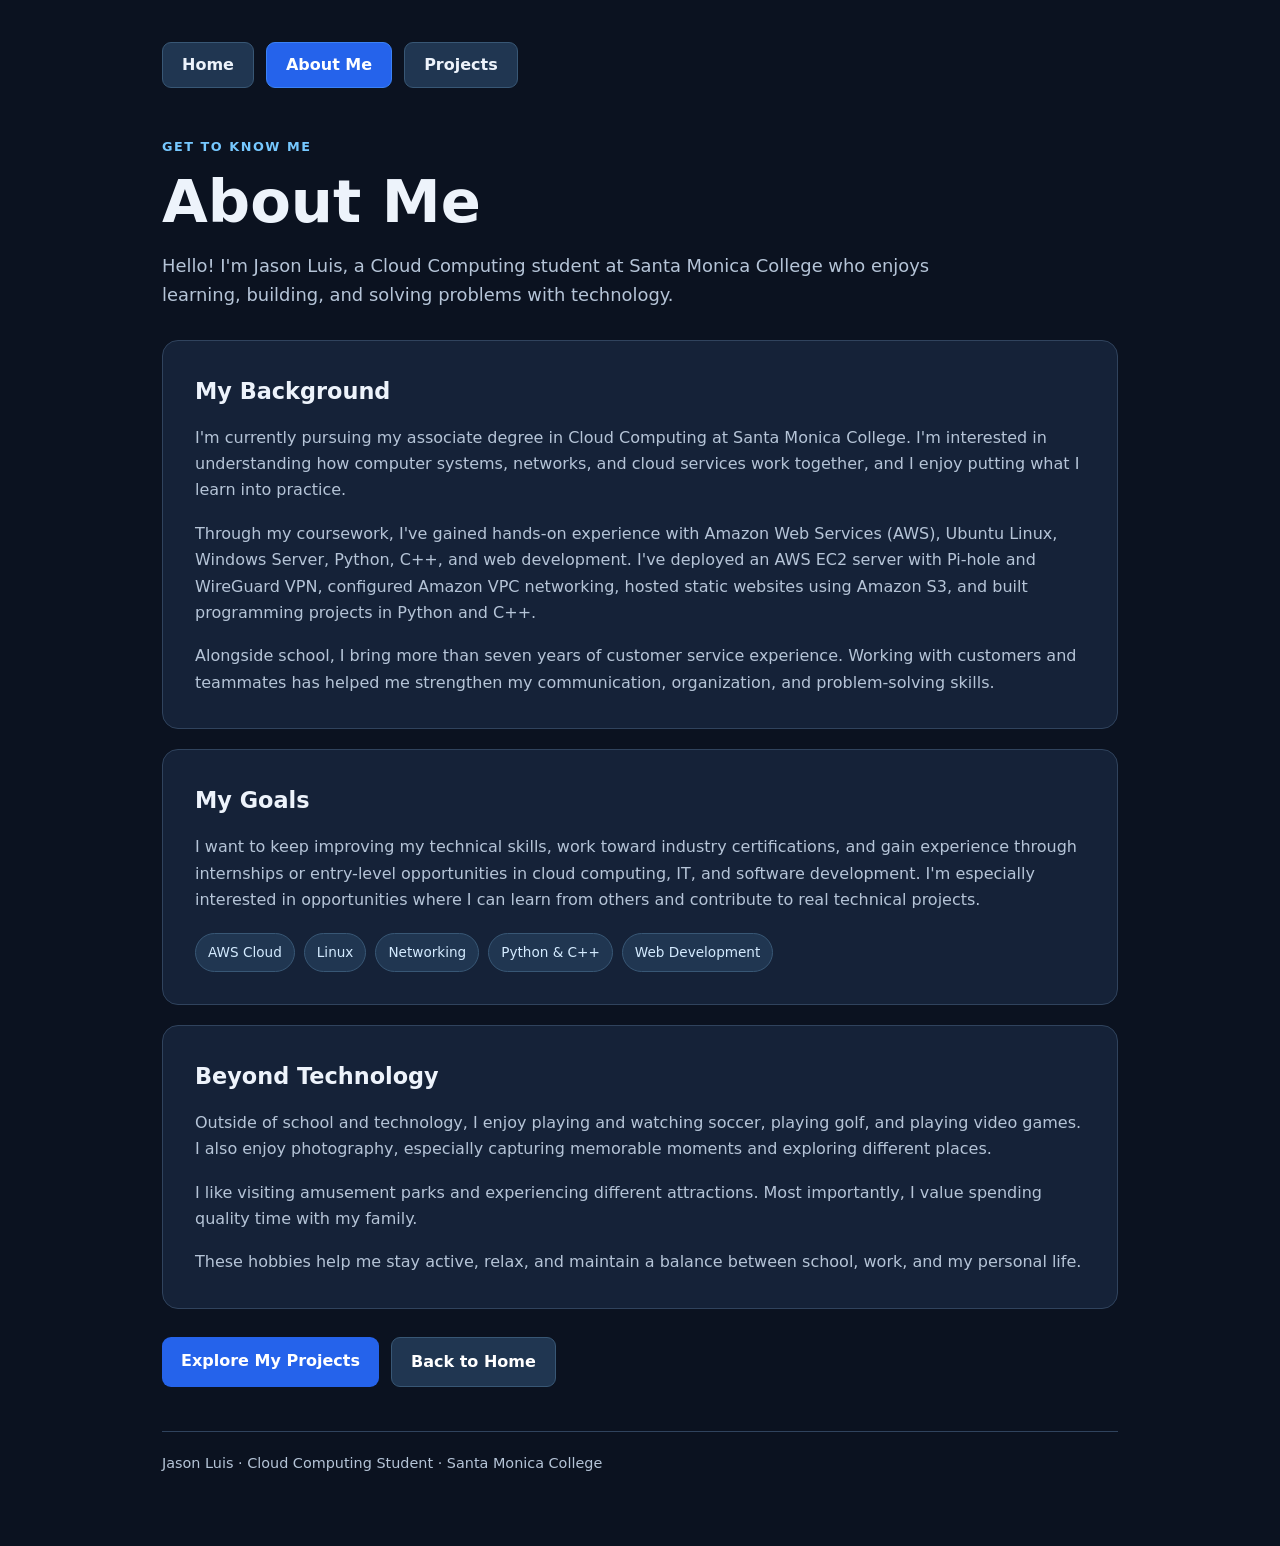
==== about.html @ 9a7b504f "Add files via upload" ====
<!doctype html>
<html lang="en">
<head>
  <meta charset="utf-8">
  <meta name="viewport" content="width=device-width, initial-scale=1">
  <meta name="description" content="About Jason Luis, a cloud computing student at Santa Monica College with hands-on AWS, Linux, networking, and programming projects.">
  <title>About Me | Jason Luis</title>
  <style>
    :root{color-scheme:dark;--bg:#0b1220;--card:#152238;--text:#edf3fb;--muted:#b5c4d7;--accent:#76c8ff;--border:#30435d}
    *{box-sizing:border-box}html{scroll-behavior:smooth}body{margin:0;font:16px/1.65 system-ui,-apple-system,Segoe UI,sans-serif;background:var(--bg);color:var(--text)}
    .wrap{max-width:1000px;margin:auto;padding:42px 22px 70px}a{color:var(--accent)}
    nav{display:flex;gap:12px;flex-wrap:wrap;margin-bottom:48px}nav a{display:inline-block;padding:9px 19px;text-decoration:none;font-weight:650;background:#203651;border:1px solid #385775;border-radius:9px;color:var(--text)}nav a:hover,nav a:focus-visible{background:#2d4b70;outline-offset:3px}nav a[aria-current="page"]{background:#2563eb;border-color:#3b82f6;color:#fff}
    .eyebrow{color:var(--accent);font-weight:700;letter-spacing:.12em;text-transform:uppercase;font-size:.8rem}
    h1{font-size:clamp(2.2rem,5vw,3.7rem);line-height:1.15;margin:10px 0 15px}h2{font-size:1.4rem;margin:0 0 15px}p{margin:0 0 17px}p:last-child{margin-bottom:0}
    .intro{max-width:790px;color:var(--muted);font-size:1.12rem;margin-bottom:30px}.card{background:var(--card);border:1px solid var(--border);border-radius:16px;padding:clamp(20px,4vw,32px);margin:20px 0}.card p{color:var(--muted)}
    .tags{display:flex;flex-wrap:wrap;gap:9px;margin-top:20px}.tag{font-size:.85rem;background:#203651;color:#d4ebff;border:1px solid #385775;padding:7px 12px;border-radius:999px}
    .actions{display:flex;flex-wrap:wrap;gap:12px;margin:28px 0 6px}.action{display:inline-block;background:#2563eb;color:#fff;padding:11px 19px;border-radius:9px;font-weight:700;text-decoration:none}.action.secondary{background:#203651;border:1px solid #385775}.action:hover{filter:brightness(1.15)}
    footer{margin-top:44px;padding-top:20px;border-top:1px solid var(--border);color:var(--muted);font-size:.9rem}
  </style>
</head>
<body>
<main class="wrap">
  <nav aria-label="Main navigation">
    <a href="index.html">Home</a>
    <a href="about.html" aria-current="page">About Me</a>
    <a href="projects.html">Projects</a>
  </nav>
  <div class="eyebrow">Get to know me</div>
  <h1>About Me</h1>
  <p class="intro">Hello! I'm Jason Luis, a Cloud Computing student at Santa Monica College who enjoys learning, building, and solving problems with technology.</p>
  <section class="card" aria-labelledby="background-title">
    <h2 id="background-title">My Background</h2>
    <p>I'm currently pursuing my associate degree in Cloud Computing at Santa Monica College. I'm interested in understanding how computer systems, networks, and cloud services work together, and I enjoy putting what I learn into practice.</p>
    <p>Through my coursework, I've gained hands-on experience with Amazon Web Services (AWS), Ubuntu Linux, Windows Server, Python, C++, and web development. I've deployed an AWS EC2 server with Pi-hole and WireGuard VPN, configured Amazon VPC networking, hosted static websites using Amazon S3, and built programming projects in Python and C++.</p>
    <p>Alongside school, I bring more than seven years of customer service experience. Working with customers and teammates has helped me strengthen my communication, organization, and problem-solving skills.</p>
  </section>
  <section class="card" aria-labelledby="goals-title">
    <h2 id="goals-title">My Goals</h2>
    <p>I want to keep improving my technical skills, work toward industry certifications, and gain experience through internships or entry-level opportunities in cloud computing, IT, and software development. I'm especially interested in opportunities where I can learn from others and contribute to real technical projects.</p>
    <div class="tags" aria-label="Technical interests"><span class="tag">AWS Cloud</span><span class="tag">Linux</span><span class="tag">Networking</span><span class="tag">Python &amp; C++</span><span class="tag">Web Development</span></div>
  </section>
  <section class="card" aria-labelledby="hobbies-title">
    <h2 id="hobbies-title">Beyond Technology</h2>
    <p>Outside of school and technology, I enjoy playing and watching soccer, playing golf, and playing video games. I also enjoy photography, especially capturing memorable moments and exploring different places.</p>
    <p>I like visiting amusement parks and experiencing different attractions. Most importantly, I value spending quality time with my family.</p>
    <p>These hobbies help me stay active, relax, and maintain a balance between school, work, and my personal life.</p>
  </section>
  <div class="actions"><a class="action" href="projects.html">Explore My Projects</a><a class="action secondary" href="index.html">Back to Home</a></div>
  <footer>Jason Luis · Cloud Computing Student · Santa Monica College</footer>
</main>
</body>
</html>
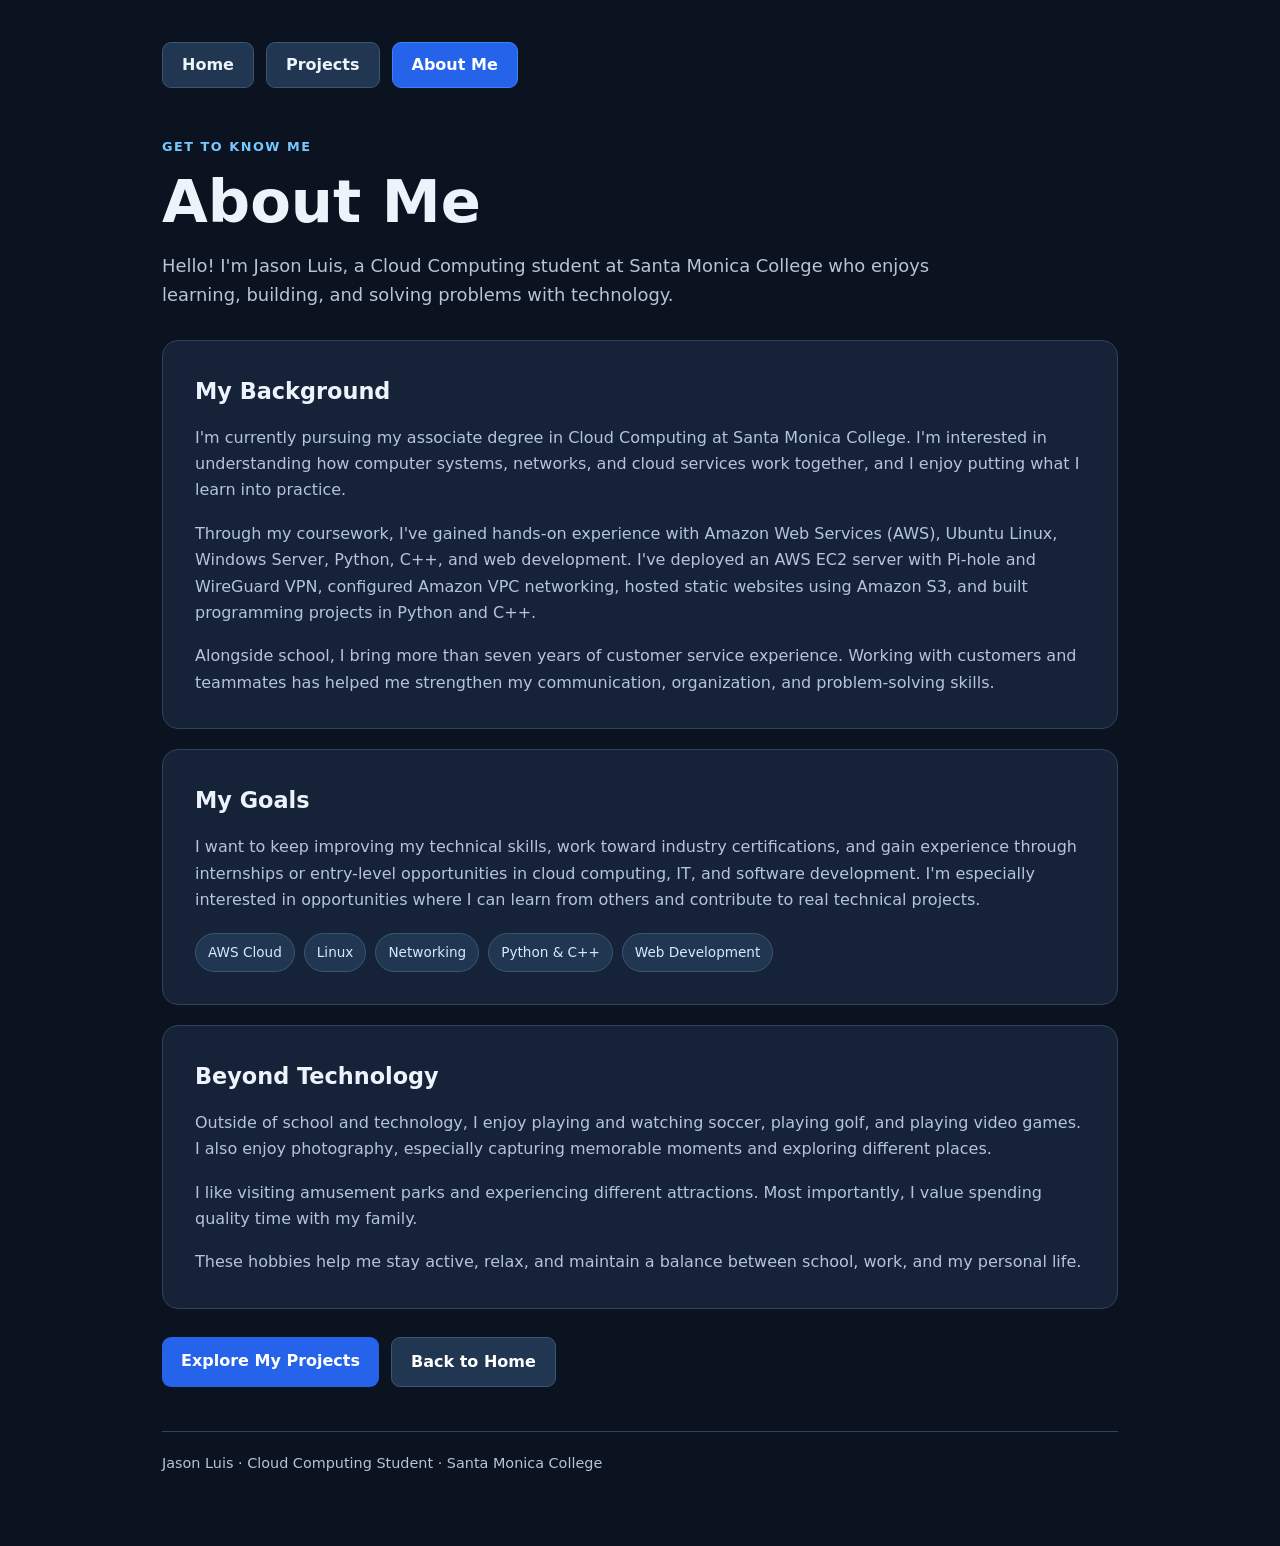
==== commit bc9b53ad: "Fix About Me link in navigation" ====
--- a/about.html
+++ b/about.html
@@ -22,8 +22,8 @@
 <main class="wrap">
   <nav aria-label="Main navigation">
     <a href="index.html">Home</a>
+    <a href="projects.html">Projects</a>
     <a href="about.html" aria-current="page">About Me</a>
-    <a href="projects.html">Projects</a>
   </nav>
   <div class="eyebrow">Get to know me</div>
   <h1>About Me</h1>
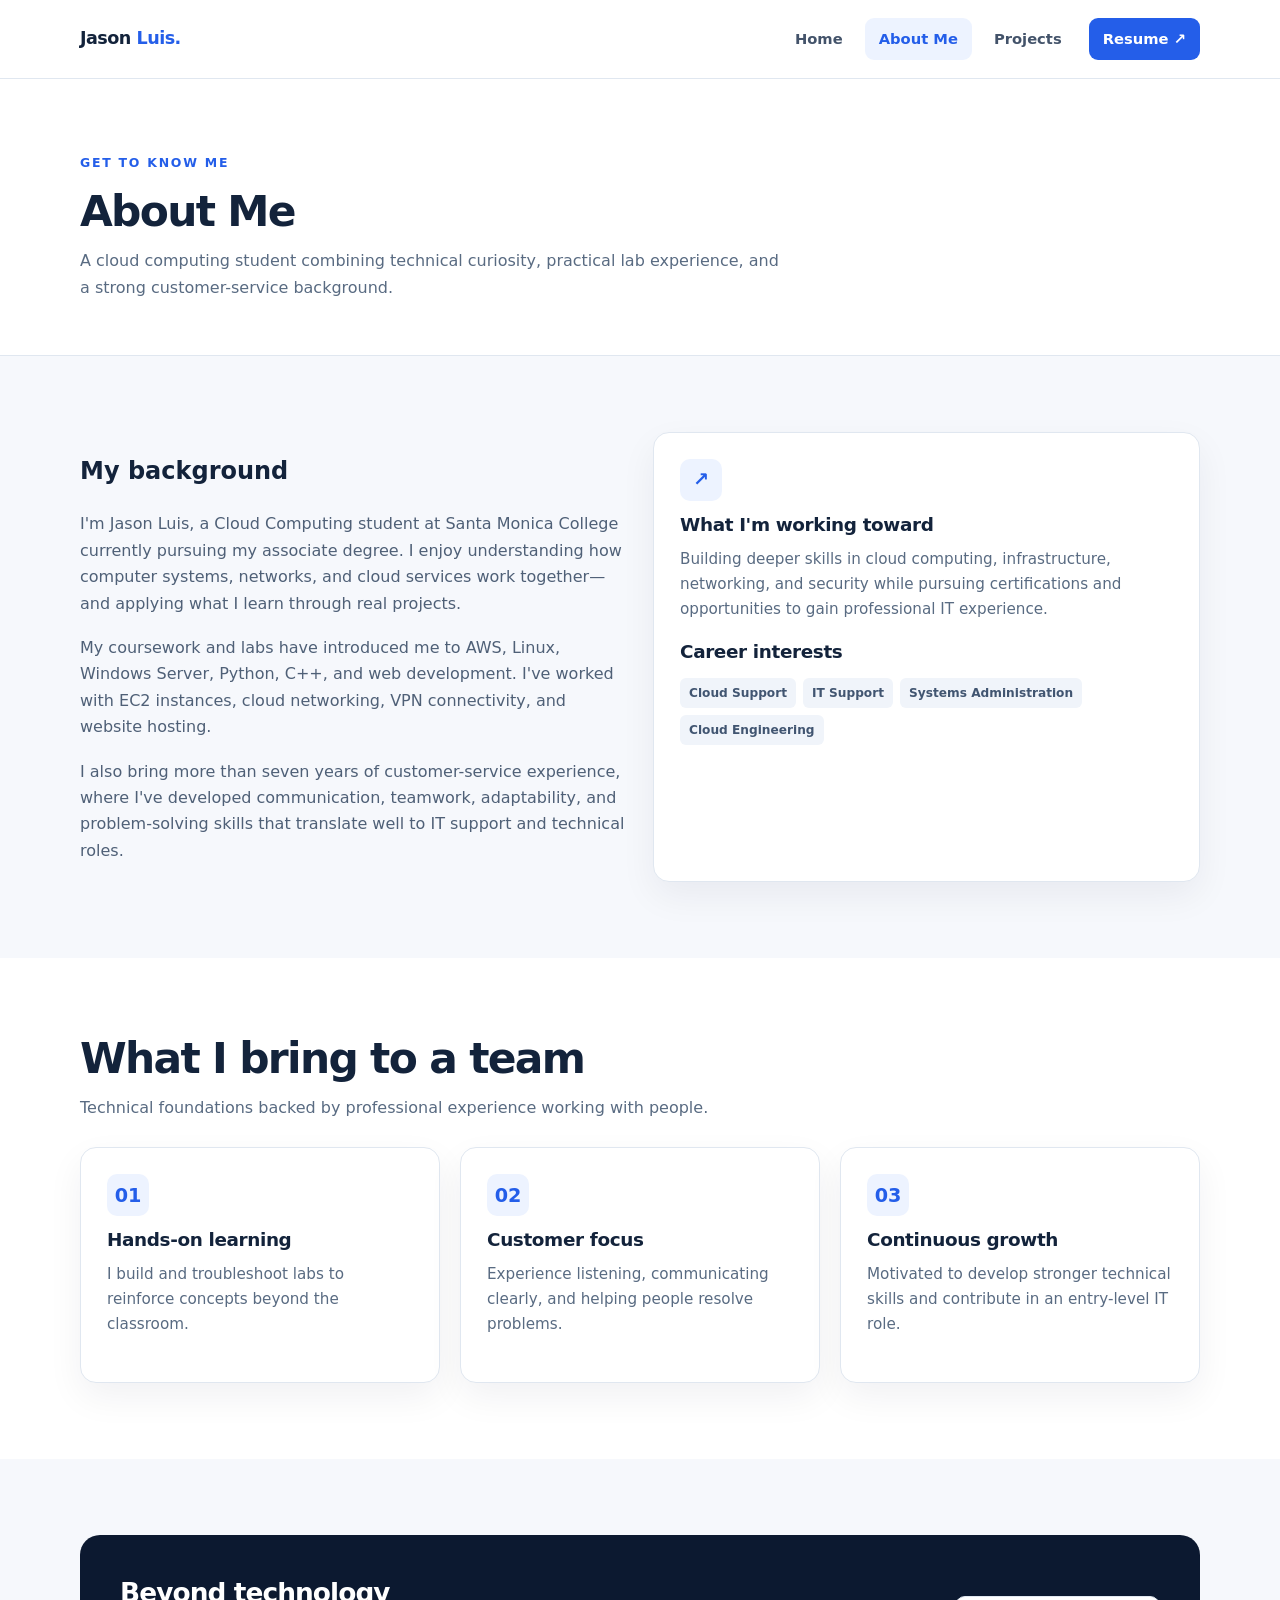
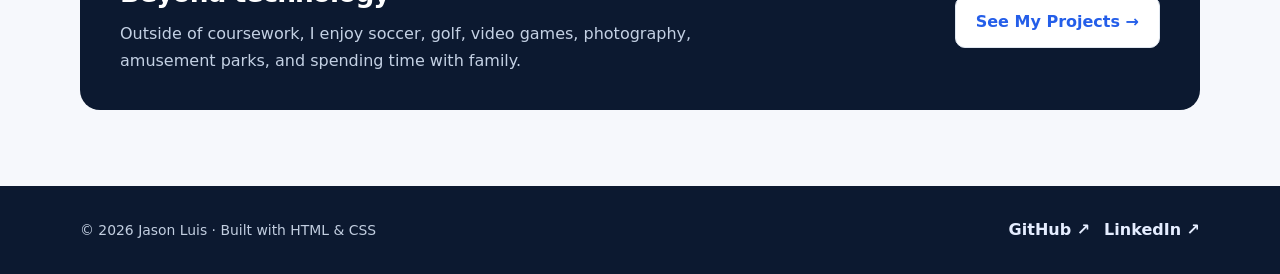
==== commit 550aab0d: "Add files via upload" ====
--- a/about.html
+++ b/about.html
@@ -1,52 +1 @@
-<!doctype html>
-<html lang="en">
-<head>
-  <meta charset="utf-8">
-  <meta name="viewport" content="width=device-width, initial-scale=1">
-  <meta name="description" content="About Jason Luis, a cloud computing student at Santa Monica College with hands-on AWS, Linux, networking, and programming projects.">
-  <title>About Me | Jason Luis</title>
-  <style>
-    :root{color-scheme:dark;--bg:#0b1220;--card:#152238;--text:#edf3fb;--muted:#b5c4d7;--accent:#76c8ff;--border:#30435d}
-    *{box-sizing:border-box}html{scroll-behavior:smooth}body{margin:0;font:16px/1.65 system-ui,-apple-system,Segoe UI,sans-serif;background:var(--bg);color:var(--text)}
-    .wrap{max-width:1000px;margin:auto;padding:42px 22px 70px}a{color:var(--accent)}
-    nav{display:flex;gap:12px;flex-wrap:wrap;margin-bottom:48px}nav a{display:inline-block;padding:9px 19px;text-decoration:none;font-weight:650;background:#203651;border:1px solid #385775;border-radius:9px;color:var(--text)}nav a:hover,nav a:focus-visible{background:#2d4b70;outline-offset:3px}nav a[aria-current="page"]{background:#2563eb;border-color:#3b82f6;color:#fff}
-    .eyebrow{color:var(--accent);font-weight:700;letter-spacing:.12em;text-transform:uppercase;font-size:.8rem}
-    h1{font-size:clamp(2.2rem,5vw,3.7rem);line-height:1.15;margin:10px 0 15px}h2{font-size:1.4rem;margin:0 0 15px}p{margin:0 0 17px}p:last-child{margin-bottom:0}
-    .intro{max-width:790px;color:var(--muted);font-size:1.12rem;margin-bottom:30px}.card{background:var(--card);border:1px solid var(--border);border-radius:16px;padding:clamp(20px,4vw,32px);margin:20px 0}.card p{color:var(--muted)}
-    .tags{display:flex;flex-wrap:wrap;gap:9px;margin-top:20px}.tag{font-size:.85rem;background:#203651;color:#d4ebff;border:1px solid #385775;padding:7px 12px;border-radius:999px}
-    .actions{display:flex;flex-wrap:wrap;gap:12px;margin:28px 0 6px}.action{display:inline-block;background:#2563eb;color:#fff;padding:11px 19px;border-radius:9px;font-weight:700;text-decoration:none}.action.secondary{background:#203651;border:1px solid #385775}.action:hover{filter:brightness(1.15)}
-    footer{margin-top:44px;padding-top:20px;border-top:1px solid var(--border);color:var(--muted);font-size:.9rem}
-  </style>
-</head>
-<body>
-<main class="wrap">
-  <nav aria-label="Main navigation">
-    <a href="index.html">Home</a>
-    <a href="projects.html">Projects</a>
-    <a href="about.html" aria-current="page">About Me</a>
-  </nav>
-  <div class="eyebrow">Get to know me</div>
-  <h1>About Me</h1>
-  <p class="intro">Hello! I'm Jason Luis, a Cloud Computing student at Santa Monica College who enjoys learning, building, and solving problems with technology.</p>
-  <section class="card" aria-labelledby="background-title">
-    <h2 id="background-title">My Background</h2>
-    <p>I'm currently pursuing my associate degree in Cloud Computing at Santa Monica College. I'm interested in understanding how computer systems, networks, and cloud services work together, and I enjoy putting what I learn into practice.</p>
-    <p>Through my coursework, I've gained hands-on experience with Amazon Web Services (AWS), Ubuntu Linux, Windows Server, Python, C++, and web development. I've deployed an AWS EC2 server with Pi-hole and WireGuard VPN, configured Amazon VPC networking, hosted static websites using Amazon S3, and built programming projects in Python and C++.</p>
-    <p>Alongside school, I bring more than seven years of customer service experience. Working with customers and teammates has helped me strengthen my communication, organization, and problem-solving skills.</p>
-  </section>
-  <section class="card" aria-labelledby="goals-title">
-    <h2 id="goals-title">My Goals</h2>
-    <p>I want to keep improving my technical skills, work toward industry certifications, and gain experience through internships or entry-level opportunities in cloud computing, IT, and software development. I'm especially interested in opportunities where I can learn from others and contribute to real technical projects.</p>
-    <div class="tags" aria-label="Technical interests"><span class="tag">AWS Cloud</span><span class="tag">Linux</span><span class="tag">Networking</span><span class="tag">Python &amp; C++</span><span class="tag">Web Development</span></div>
-  </section>
-  <section class="card" aria-labelledby="hobbies-title">
-    <h2 id="hobbies-title">Beyond Technology</h2>
-    <p>Outside of school and technology, I enjoy playing and watching soccer, playing golf, and playing video games. I also enjoy photography, especially capturing memorable moments and exploring different places.</p>
-    <p>I like visiting amusement parks and experiencing different attractions. Most importantly, I value spending quality time with my family.</p>
-    <p>These hobbies help me stay active, relax, and maintain a balance between school, work, and my personal life.</p>
-  </section>
-  <div class="actions"><a class="action" href="projects.html">Explore My Projects</a><a class="action secondary" href="index.html">Back to Home</a></div>
-  <footer>Jason Luis · Cloud Computing Student · Santa Monica College</footer>
-</main>
-</body>
-</html>
+<!doctype html><html lang="en"><head><meta charset="utf-8"><meta name="viewport" content="width=device-width,initial-scale=1"><meta name="description" content="Learn about Jason Luis, a Santa Monica College Cloud Computing student interested in cloud infrastructure and IT."><title>About Me | Jason Luis</title><link rel="stylesheet" href="style.css"></head><body><a class="skip-link" href="#main">Skip to content</a><header class="site-header"><div class="container header-inner"><a class="brand" href="index.html">Jason <span>Luis.</span></a><nav class="nav" aria-label="Main navigation"><a href="index.html">Home</a><a href="about.html" aria-current="page">About Me</a><a href="projects.html">Projects</a><a class="resume-nav" href="Jason_Luis_Resume_2026.pdf" target="_blank" rel="noopener noreferrer">Resume ↗</a></nav></div></header><main id="main"><section class="page-hero"><div class="container"><span class="eyebrow">Get to know me</span><h1 class="page-title">About Me</h1><p class="lead">A cloud computing student combining technical curiosity, practical lab experience, and a strong customer-service background.</p></div></section><section class="section"><div class="container feature"><div class="prose"><h2>My background</h2><p>I'm Jason Luis, a Cloud Computing student at Santa Monica College currently pursuing my associate degree. I enjoy understanding how computer systems, networks, and cloud services work together—and applying what I learn through real projects.</p><p>My coursework and labs have introduced me to AWS, Linux, Windows Server, Python, C++, and web development. I've worked with EC2 instances, cloud networking, VPN connectivity, and website hosting.</p><p>I also bring more than seven years of customer-service experience, where I've developed communication, teamwork, adaptability, and problem-solving skills that translate well to IT support and technical roles.</p></div><div class="card"><span class="icon-box">↗</span><h3>What I'm working toward</h3><p>Building deeper skills in cloud computing, infrastructure, networking, and security while pursuing certifications and opportunities to gain professional IT experience.</p><h3>Career interests</h3><div class="tags"><span class="tag">Cloud Support</span><span class="tag">IT Support</span><span class="tag">Systems Administration</span><span class="tag">Cloud Engineering</span></div></div></div></section><section class="section section-alt"><div class="container"><div class="section-heading"><div><h2>What I bring to a team</h2><p>Technical foundations backed by professional experience working with people.</p></div></div><div class="grid-3"><div class="card"><span class="icon-box">01</span><h3>Hands-on learning</h3><p>I build and troubleshoot labs to reinforce concepts beyond the classroom.</p></div><div class="card"><span class="icon-box">02</span><h3>Customer focus</h3><p>Experience listening, communicating clearly, and helping people resolve problems.</p></div><div class="card"><span class="icon-box">03</span><h3>Continuous growth</h3><p>Motivated to develop stronger technical skills and contribute in an entry-level IT role.</p></div></div></div></section><section class="section"><div class="container"><div class="callout"><div><h2>Beyond technology</h2><p>Outside of coursework, I enjoy soccer, golf, video games, photography, amusement parks, and spending time with family.</p></div><a class="btn btn-light" href="projects.html">See My Projects →</a></div></div></section></main><footer class="site-footer"><div class="container footer-inner"><span class="small">© <span id="year">2026</span> Jason Luis · Built with HTML & CSS</span><div class="social-links"><a href="https://github.com/Jasonl00" target="_blank" rel="noopener noreferrer">GitHub ↗</a><a href="https://www.linkedin.com/in/jason-luis-2b6494253" target="_blank" rel="noopener noreferrer">LinkedIn ↗</a></div></div></footer><script>document.getElementById('year').textContent=new Date().getFullYear()</script></body></html>
--- a/style.css
+++ b/style.css
@@ -0,0 +1 @@
+:root{--bg:#f6f8fc;--surface:#fff;--ink:#13233b;--muted:#596b82;--navy:#0c1930;--blue:#245ee9;--line:#e0e7f0;--pale:#edf3ff;--radius:16px;--shadow:0 14px 36px rgba(12,25,48,.06)}*{box-sizing:border-box}html{scroll-behavior:smooth}body{margin:0;background:var(--bg);color:var(--ink);font:16px/1.65 system-ui,-apple-system,Segoe UI,Roboto,Arial,sans-serif}a{color:var(--blue)}a:hover{text-decoration:none}.container{width:min(1120px,calc(100% - 40px));margin:auto}.site-header{background:rgba(255,255,255,.96);border-bottom:1px solid var(--line);position:sticky;top:0;z-index:10;backdrop-filter:blur(12px)}.header-inner{min-height:78px;display:flex;align-items:center;justify-content:space-between;gap:22px}.brand{text-decoration:none;color:var(--ink);font-size:1.1rem;font-weight:800;letter-spacing:-.03em}.brand span{color:var(--blue)}.nav{display:flex;gap:8px;align-items:center;flex-wrap:wrap}.nav a{padding:9px 14px;border-radius:9px;color:#43536a;text-decoration:none;font-weight:650;font-size:.92rem}.nav a:hover,.nav a[aria-current=page]{background:var(--pale);color:var(--blue)}.nav .resume-nav{background:var(--blue);color:white;margin-left:5px}.nav .resume-nav:hover{background:#174bc6;color:#fff}.hero{background:linear-gradient(115deg,#0c1930,#172e54);color:#fff;padding:90px 0 86px}.hero-grid{display:grid;grid-template-columns:1.45fr .75fr;gap:50px;align-items:center}.eyebrow{display:inline-block;color:#8fb4ff;font-weight:800;letter-spacing:.14em;text-transform:uppercase;font-size:.78rem}.hero h1{font-size:clamp(2.7rem,5.5vw,4.7rem);letter-spacing:-.055em;line-height:1.08;margin:15px 0 20px}.hero p{color:#c9d7eb;font-size:1.1rem;max-width:680px;margin:0 0 28px}.actions{display:flex;gap:12px;flex-wrap:wrap}.btn{display:inline-flex;align-items:center;justify-content:center;gap:8px;padding:12px 20px;border-radius:10px;font-weight:750;text-decoration:none;border:1px solid transparent;transition:transform .2s,background .2s}.btn:hover{transform:translateY(-2px)}.btn-primary{background:var(--blue);color:#fff}.btn-primary:hover{background:#174bc6}.btn-outline{color:#fff;border-color:#7285a4}.btn-outline:hover{background:#ffffff16}.btn-light{background:#fff;color:var(--blue);border-color:var(--line)}.profile-panel{background:#ffffff0d;border:1px solid #ffffff29;border-radius:20px;padding:26px;box-shadow:0 18px 60px #0002}.profile-panel h2{font-size:1.1rem;margin:0 0 14px}.profile-panel p{font-size:.92rem;margin:0 0 12px;color:#d2ddef}.profile-panel strong{color:white}.pill-row{display:flex;gap:8px;flex-wrap:wrap}.pill{font-size:.8rem;font-weight:750;border:1px solid #ffffff3b;background:#ffffff13;color:#e5edfa;padding:6px 10px;border-radius:99px}.section{padding:76px 0}.section-alt{background:#fff}.section-heading{display:flex;justify-content:space-between;align-items:end;gap:18px;margin-bottom:26px}.section-heading h2,.page-title{font-size:clamp(1.9rem,3.5vw,2.65rem);letter-spacing:-.04em;line-height:1.2;margin:0 0 10px}.section-heading p,.lead{color:var(--muted);max-width:710px;margin:0}.text-link{font-weight:750;text-decoration:none}.grid-3{display:grid;grid-template-columns:repeat(3,minmax(0,1fr));gap:20px}.grid-2{display:grid;grid-template-columns:repeat(2,minmax(0,1fr));gap:20px}.card{border:1px solid var(--line);background:var(--surface);border-radius:var(--radius);padding:26px;box-shadow:var(--shadow)}.card h3{font-size:1.15rem;line-height:1.3;margin:12px 0 10px;letter-spacing:-.02em}.card p{color:var(--muted);margin:0 0 18px;font-size:.95rem}.icon-box{display:inline-grid;place-items:center;background:var(--pale);color:var(--blue);border-radius:10px;width:42px;height:42px;font-size:1.2rem;font-weight:800}.tags{display:flex;flex-wrap:wrap;gap:7px;margin:14px 0}.tag{background:#f0f4fa;color:#415571;font-weight:700;font-size:.76rem;border-radius:6px;padding:5px 9px}.card-footer{border-top:1px solid var(--line);padding-top:15px;margin-top:18px;color:var(--blue);font-size:.88rem;font-weight:750}.callout{background:var(--navy);color:#fff;border-radius:20px;padding:36px 40px;display:flex;justify-content:space-between;align-items:center;gap:25px}.callout h2{font-size:1.65rem;letter-spacing:-.035em;margin:0 0 7px}.callout p{color:#c4d1e4;margin:0;max-width:640px}.callout .btn{white-space:nowrap}.page-hero{padding:70px 0 54px;background:#fff;border-bottom:1px solid var(--line)}.page-hero .eyebrow{color:var(--blue)}.page-title{margin-top:12px}.prose{max-width:780px}.prose p{color:#4f6077;margin:0 0 18px}.list-clean{padding-left:20px;color:#4f6077}.list-clean li{margin:9px 0}.project-card{display:flex;flex-direction:column}.project-card .card-footer{margin-top:auto}.project-number{font-size:.76rem;color:var(--blue);font-weight:850;letter-spacing:.13em;text-transform:uppercase}.feature{display:grid;grid-template-columns:1fr 1fr;gap:26px}.feature .card{height:100%}.social-links{display:flex;gap:14px;flex-wrap:wrap}.social-links a{font-weight:750}.site-footer{background:var(--navy);color:#c2cee0;padding:31px 0}.footer-inner{display:flex;justify-content:space-between;align-items:center;gap:20px;flex-wrap:wrap}.site-footer a{color:#e5edff;text-decoration:none}.site-footer a:hover{text-decoration:underline}.small{font-size:.87rem}.skip-link{position:absolute;left:-999px;top:8px;background:#fff;padding:10px;z-index:99}.skip-link:focus{left:8px}:focus-visible{outline:3px solid #76a3ff;outline-offset:3px}@media(max-width:800px){.hero-grid,.feature{grid-template-columns:1fr}.grid-3{grid-template-columns:1fr 1fr}.hero{padding:65px 0}.profile-panel{max-width:600px}.callout{align-items:flex-start;flex-direction:column}.header-inner{align-items:flex-start;flex-direction:column;padding:14px 0;gap:8px}.nav{gap:2px}.nav a{padding:8px 10px}}@media(max-width:560px){.container{width:min(100% - 28px,1120px)}.grid-3,.grid-2{grid-template-columns:1fr}.section{padding:52px 0}.section-heading{align-items:start;flex-direction:column}.hero h1{font-size:2.7rem}.card{padding:22px}.callout{padding:27px}.nav a{font-size:.83rem}.nav .resume-nav{margin-left:0}}
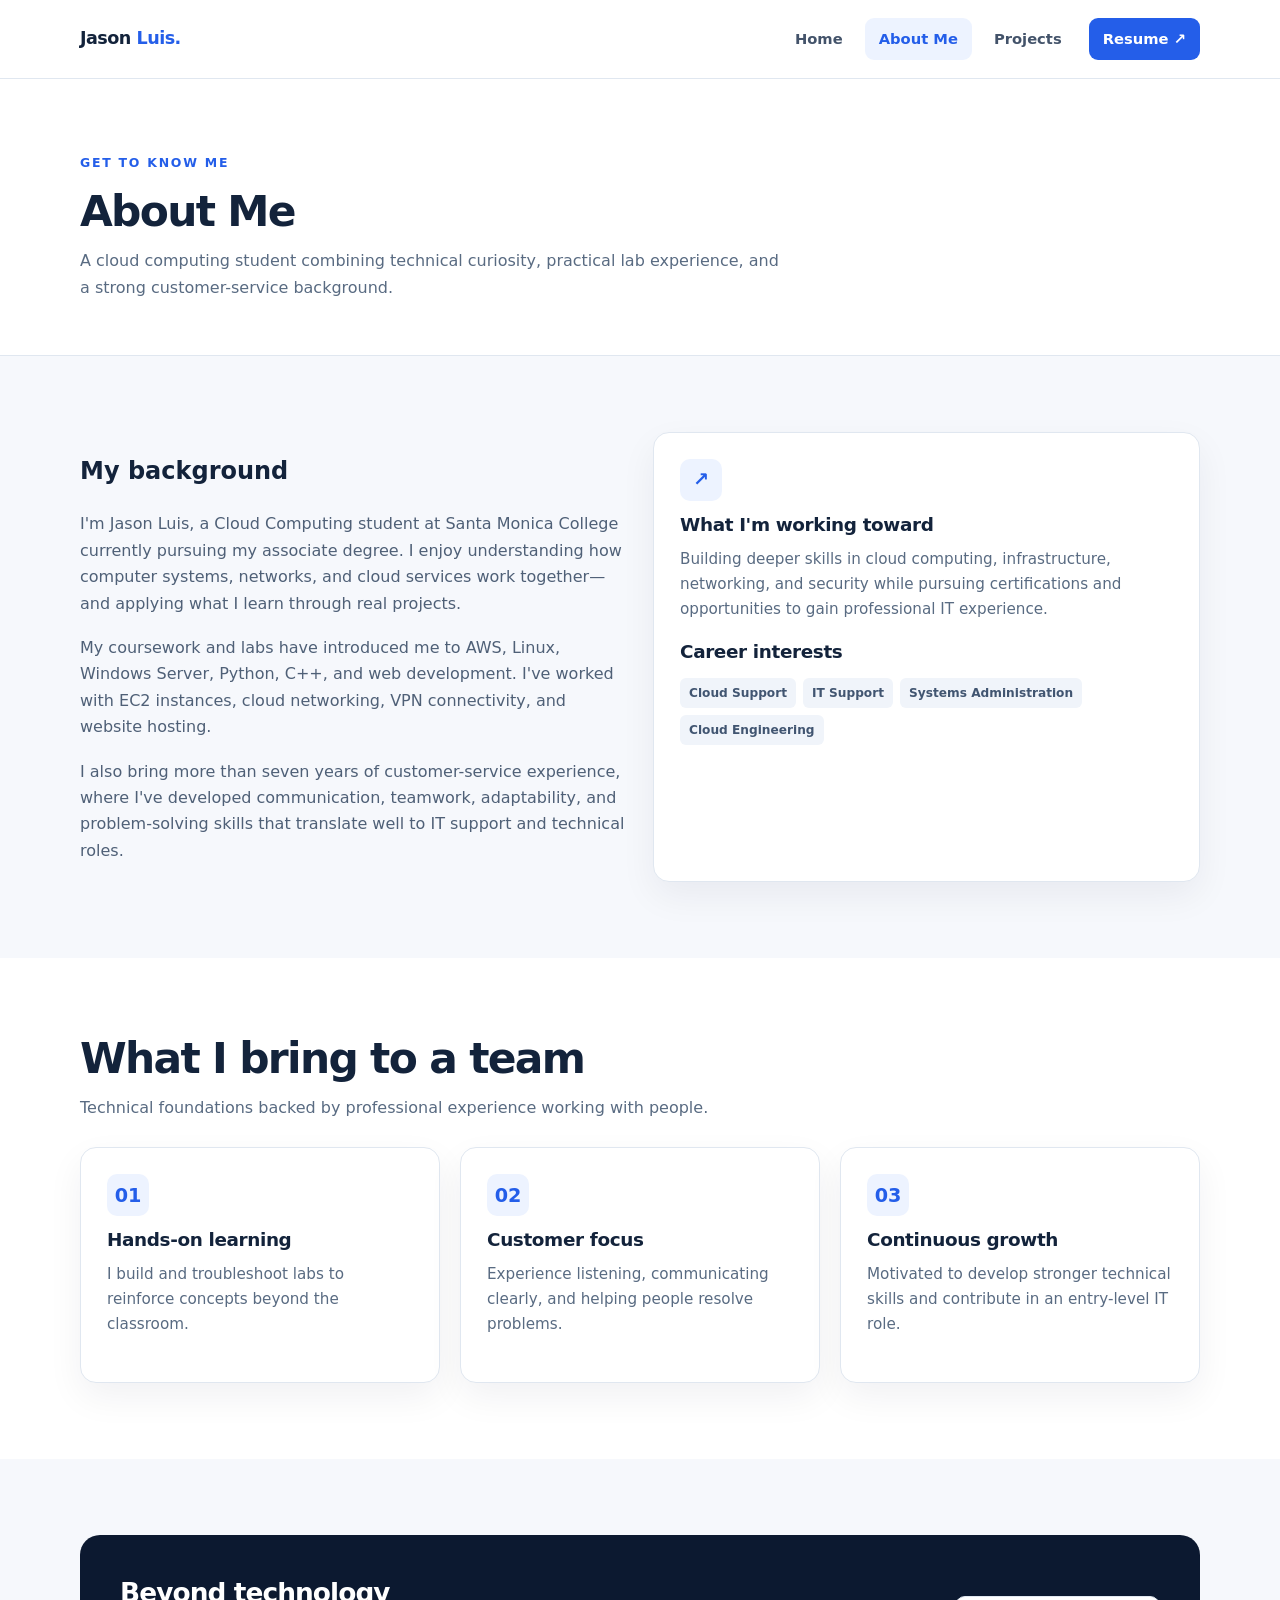
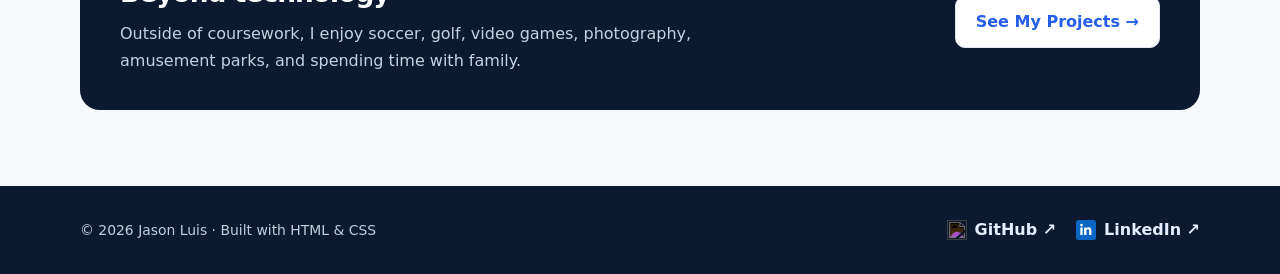
==== commit ebcab352: "Refactor about.html for improved structure and clarity" ====
--- a/about.html
+++ b/about.html
@@ -1 +1,384 @@
-<!doctype html><html lang="en"><head><meta charset="utf-8"><meta name="viewport" content="width=device-width,initial-scale=1"><meta name="description" content="Learn about Jason Luis, a Santa Monica College Cloud Computing student interested in cloud infrastructure and IT."><title>About Me | Jason Luis</title><link rel="stylesheet" href="style.css"></head><body><a class="skip-link" href="#main">Skip to content</a><header class="site-header"><div class="container header-inner"><a class="brand" href="index.html">Jason <span>Luis.</span></a><nav class="nav" aria-label="Main navigation"><a href="index.html">Home</a><a href="about.html" aria-current="page">About Me</a><a href="projects.html">Projects</a><a class="resume-nav" href="Jason_Luis_Resume_2026.pdf" target="_blank" rel="noopener noreferrer">Resume ↗</a></nav></div></header><main id="main"><section class="page-hero"><div class="container"><span class="eyebrow">Get to know me</span><h1 class="page-title">About Me</h1><p class="lead">A cloud computing student combining technical curiosity, practical lab experience, and a strong customer-service background.</p></div></section><section class="section"><div class="container feature"><div class="prose"><h2>My background</h2><p>I'm Jason Luis, a Cloud Computing student at Santa Monica College currently pursuing my associate degree. I enjoy understanding how computer systems, networks, and cloud services work together—and applying what I learn through real projects.</p><p>My coursework and labs have introduced me to AWS, Linux, Windows Server, Python, C++, and web development. I've worked with EC2 instances, cloud networking, VPN connectivity, and website hosting.</p><p>I also bring more than seven years of customer-service experience, where I've developed communication, teamwork, adaptability, and problem-solving skills that translate well to IT support and technical roles.</p></div><div class="card"><span class="icon-box">↗</span><h3>What I'm working toward</h3><p>Building deeper skills in cloud computing, infrastructure, networking, and security while pursuing certifications and opportunities to gain professional IT experience.</p><h3>Career interests</h3><div class="tags"><span class="tag">Cloud Support</span><span class="tag">IT Support</span><span class="tag">Systems Administration</span><span class="tag">Cloud Engineering</span></div></div></div></section><section class="section section-alt"><div class="container"><div class="section-heading"><div><h2>What I bring to a team</h2><p>Technical foundations backed by professional experience working with people.</p></div></div><div class="grid-3"><div class="card"><span class="icon-box">01</span><h3>Hands-on learning</h3><p>I build and troubleshoot labs to reinforce concepts beyond the classroom.</p></div><div class="card"><span class="icon-box">02</span><h3>Customer focus</h3><p>Experience listening, communicating clearly, and helping people resolve problems.</p></div><div class="card"><span class="icon-box">03</span><h3>Continuous growth</h3><p>Motivated to develop stronger technical skills and contribute in an entry-level IT role.</p></div></div></div></section><section class="section"><div class="container"><div class="callout"><div><h2>Beyond technology</h2><p>Outside of coursework, I enjoy soccer, golf, video games, photography, amusement parks, and spending time with family.</p></div><a class="btn btn-light" href="projects.html">See My Projects →</a></div></div></section></main><footer class="site-footer"><div class="container footer-inner"><span class="small">© <span id="year">2026</span> Jason Luis · Built with HTML & CSS</span><div class="social-links"><a href="https://github.com/Jasonl00" target="_blank" rel="noopener noreferrer">GitHub ↗</a><a href="https://www.linkedin.com/in/jason-luis-2b6494253" target="_blank" rel="noopener noreferrer">LinkedIn ↗</a></div></div></footer><script>document.getElementById('year').textContent=new Date().getFullYear()</script></body></html>
+
+<!doctype html>
+<html lang="en">
+
+<head>
+  <meta charset="utf-8">
+
+  <meta
+    name="viewport"
+    content="width=device-width, initial-scale=1"
+  >
+
+  <meta
+    name="description"
+    content="Learn about Jason Luis, a Santa Monica College Cloud Computing student interested in cloud infrastructure and IT."
+  >
+
+  <title>About Me | Jason Luis</title>
+
+  <link rel="stylesheet" href="style.css">
+</head>
+
+<body>
+
+  <!-- ==========================================
+       ACCESSIBILITY
+       ========================================== -->
+
+  <a class="skip-link" href="#main">
+    Skip to content
+  </a>
+
+
+  <!-- ==========================================
+       HEADER & NAVIGATION
+       ========================================== -->
+
+  <header class="site-header">
+    <div class="container header-inner">
+
+      <a class="brand" href="index.html">
+        Jason <span>Luis.</span>
+      </a>
+
+      <nav class="nav" aria-label="Main navigation">
+
+        <a href="index.html">
+          Home
+        </a>
+
+        <a href="about.html" aria-current="page">
+          About Me
+        </a>
+
+        <a href="projects.html">
+          Projects
+        </a>
+
+        <a
+          class="resume-nav"
+          href="Jason_Luis_Resume_2026.pdf"
+          target="_blank"
+          rel="noopener noreferrer"
+        >
+          Resume ↗
+        </a>
+
+      </nav>
+
+    </div>
+  </header>
+
+
+  <!-- ==========================================
+       MAIN CONTENT
+       ========================================== -->
+
+  <main id="main">
+
+    <!-- ==========================================
+         1. ABOUT ME INTRODUCTION
+         ========================================== -->
+
+    <section class="page-hero">
+      <div class="container">
+
+        <span class="eyebrow">
+          Get to know me
+        </span>
+
+        <h1 class="page-title">
+          About Me
+        </h1>
+
+        <p class="lead">
+          A cloud computing student combining
+          technical curiosity, practical lab
+          experience, and a strong customer-service
+          background.
+        </p>
+
+      </div>
+    </section>
+
+
+    <!-- ==========================================
+         2. MY BACKGROUND
+         ========================================== -->
+
+    <section class="section">
+      <div class="container feature">
+
+        <div class="prose">
+
+          <h2>My background</h2>
+
+          <p>
+            I'm Jason Luis, a Cloud Computing student
+            at Santa Monica College currently pursuing
+            my associate degree. I enjoy understanding
+            how computer systems, networks, and cloud
+            services work together—and applying what
+            I learn through real projects.
+          </p>
+
+          <p>
+            My coursework and labs have introduced me
+            to AWS, Linux, Windows Server, Python,
+            C++, and web development. I've worked with
+            EC2 instances, cloud networking, VPN
+            connectivity, and website hosting.
+          </p>
+
+          <p>
+            I also bring more than seven years of
+            customer-service experience, where I've
+            developed communication, teamwork,
+            adaptability, and problem-solving skills
+            that translate well to IT support and
+            technical roles.
+          </p>
+
+        </div>
+
+
+        <!-- CAREER GOALS CARD -->
+
+        <div class="card">
+
+          <span class="icon-box">↗</span>
+
+          <h3>What I'm working toward</h3>
+
+          <p>
+            Building deeper skills in cloud computing,
+            infrastructure, networking, and security
+            while pursuing certifications and
+            opportunities to gain professional IT
+            experience.
+          </p>
+
+          <h3>Career interests</h3>
+
+          <div class="tags">
+
+            <span class="tag">Cloud Support</span>
+            <span class="tag">IT Support</span>
+            <span class="tag">Systems Administration</span>
+            <span class="tag">Cloud Engineering</span>
+
+          </div>
+
+        </div>
+
+      </div>
+    </section>
+
+
+    <!-- ==========================================
+         3. WHAT I BRING TO A TEAM
+         ========================================== -->
+
+    <section class="section section-alt">
+      <div class="container">
+
+        <div class="section-heading">
+          <div>
+
+            <h2>What I bring to a team</h2>
+
+            <p>
+              Technical foundations backed by
+              professional experience working
+              with people.
+            </p>
+
+          </div>
+        </div>
+
+
+        <div class="grid-3">
+
+          <!-- HANDS-ON LEARNING -->
+
+          <div class="card">
+
+            <span class="icon-box">01</span>
+
+            <h3>Hands-on learning</h3>
+
+            <p>
+              I build and troubleshoot labs to
+              reinforce concepts beyond the classroom.
+            </p>
+
+          </div>
+
+
+          <!-- CUSTOMER FOCUS -->
+
+          <div class="card">
+
+            <span class="icon-box">02</span>
+
+            <h3>Customer focus</h3>
+
+            <p>
+              Experience listening, communicating
+              clearly, and helping people resolve
+              problems.
+            </p>
+
+          </div>
+
+
+          <!-- CONTINUOUS GROWTH -->
+
+          <div class="card">
+
+            <span class="icon-box">03</span>
+
+            <h3>Continuous growth</h3>
+
+            <p>
+              Motivated to develop stronger technical
+              skills and contribute in an entry-level
+              IT role.
+            </p>
+
+          </div>
+
+        </div>
+
+      </div>
+    </section>
+
+
+    <!-- ==========================================
+         4. BEYOND TECHNOLOGY
+         ========================================== -->
+
+    <section class="section">
+      <div class="container">
+
+        <div class="callout">
+
+          <div>
+
+            <h2>Beyond technology</h2>
+
+            <p>
+              Outside of coursework, I enjoy soccer,
+              golf, video games, photography,
+              amusement parks, and spending time
+              with family.
+            </p>
+
+          </div>
+
+          <a class="btn btn-light" href="projects.html">
+            See My Projects →
+          </a>
+
+        </div>
+
+      </div>
+    </section>
+
+  </main>
+
+
+  <!-- ==========================================
+       5. FOOTER WITH SOCIAL ICONS
+       ========================================== -->
+
+  <footer class="site-footer">
+    <div class="container footer-inner">
+
+      <!-- COPYRIGHT -->
+
+      <span class="small">
+        © <span id="year">2026</span> Jason Luis
+        · Built with HTML & CSS
+      </span>
+
+
+      <!-- GITHUB & LINKEDIN -->
+
+      <div class="social-links">
+
+        <!-- GITHUB -->
+
+        <a
+          href="https://github.com/Jasonl00"
+          target="_blank"
+          rel="noopener noreferrer"
+        >
+
+          <img
+            src="https://cdn.jsdelivr.net/npm/simple-icons@v15/icons/github.svg"
+            alt=""
+            class="social-icon"
+            width="20"
+            height="20"
+          >
+
+          GitHub ↗
+
+        </a>
+
+
+        <!-- LINKEDIN -->
+
+        <a
+          href="https://www.linkedin.com/in/jason-luis-2b6494253"
+          target="_blank"
+          rel="noopener noreferrer"
+        >
+
+          <svg
+            class="linkedin-icon"
+            xmlns="http://www.w3.org/2000/svg"
+            viewBox="0 0 24 24"
+            width="20"
+            height="20"
+            aria-hidden="true"
+          >
+
+            <rect
+              width="24"
+              height="24"
+              rx="3"
+              fill="#0A66C2"
+            />
+
+            <path
+              fill="#ffffff"
+              d="M5.2 9h2.8v9H5.2V9zm1.4-4.5a1.6 1.6 0 1 1 0 3.2 1.6 1.6 0 0 1 0-3.2zM9.7 9h2.7v1.2h.04c.38-.72 1.3-1.47 2.68-1.47 2.86 0 3.39 1.88 3.39 4.33V18h-2.8v-4.38c0-1.05-.02-2.4-1.46-2.4-1.47 0-1.7 1.14-1.7 2.32V18H9.7V9z"
+            />
+
+          </svg>
+
+          LinkedIn ↗
+
+        </a>
+
+      </div>
+
+    </div>
+  </footer>
+
+
+  <!-- ==========================================
+       AUTOMATIC COPYRIGHT YEAR
+       ========================================== -->
+
+  <script>
+    document.getElementById('year').textContent =
+      new Date().getFullYear();
+  </script>
+
+</body>
+</html>
+
--- a/style.css
+++ b/style.css
@@ -1 +1,750 @@
-:root{--bg:#f6f8fc;--surface:#fff;--ink:#13233b;--muted:#596b82;--navy:#0c1930;--blue:#245ee9;--line:#e0e7f0;--pale:#edf3ff;--radius:16px;--shadow:0 14px 36px rgba(12,25,48,.06)}*{box-sizing:border-box}html{scroll-behavior:smooth}body{margin:0;background:var(--bg);color:var(--ink);font:16px/1.65 system-ui,-apple-system,Segoe UI,Roboto,Arial,sans-serif}a{color:var(--blue)}a:hover{text-decoration:none}.container{width:min(1120px,calc(100% - 40px));margin:auto}.site-header{background:rgba(255,255,255,.96);border-bottom:1px solid var(--line);position:sticky;top:0;z-index:10;backdrop-filter:blur(12px)}.header-inner{min-height:78px;display:flex;align-items:center;justify-content:space-between;gap:22px}.brand{text-decoration:none;color:var(--ink);font-size:1.1rem;font-weight:800;letter-spacing:-.03em}.brand span{color:var(--blue)}.nav{display:flex;gap:8px;align-items:center;flex-wrap:wrap}.nav a{padding:9px 14px;border-radius:9px;color:#43536a;text-decoration:none;font-weight:650;font-size:.92rem}.nav a:hover,.nav a[aria-current=page]{background:var(--pale);color:var(--blue)}.nav .resume-nav{background:var(--blue);color:white;margin-left:5px}.nav .resume-nav:hover{background:#174bc6;color:#fff}.hero{background:linear-gradient(115deg,#0c1930,#172e54);color:#fff;padding:90px 0 86px}.hero-grid{display:grid;grid-template-columns:1.45fr .75fr;gap:50px;align-items:center}.eyebrow{display:inline-block;color:#8fb4ff;font-weight:800;letter-spacing:.14em;text-transform:uppercase;font-size:.78rem}.hero h1{font-size:clamp(2.7rem,5.5vw,4.7rem);letter-spacing:-.055em;line-height:1.08;margin:15px 0 20px}.hero p{color:#c9d7eb;font-size:1.1rem;max-width:680px;margin:0 0 28px}.actions{display:flex;gap:12px;flex-wrap:wrap}.btn{display:inline-flex;align-items:center;justify-content:center;gap:8px;padding:12px 20px;border-radius:10px;font-weight:750;text-decoration:none;border:1px solid transparent;transition:transform .2s,background .2s}.btn:hover{transform:translateY(-2px)}.btn-primary{background:var(--blue);color:#fff}.btn-primary:hover{background:#174bc6}.btn-outline{color:#fff;border-color:#7285a4}.btn-outline:hover{background:#ffffff16}.btn-light{background:#fff;color:var(--blue);border-color:var(--line)}.profile-panel{background:#ffffff0d;border:1px solid #ffffff29;border-radius:20px;padding:26px;box-shadow:0 18px 60px #0002}.profile-panel h2{font-size:1.1rem;margin:0 0 14px}.profile-panel p{font-size:.92rem;margin:0 0 12px;color:#d2ddef}.profile-panel strong{color:white}.pill-row{display:flex;gap:8px;flex-wrap:wrap}.pill{font-size:.8rem;font-weight:750;border:1px solid #ffffff3b;background:#ffffff13;color:#e5edfa;padding:6px 10px;border-radius:99px}.section{padding:76px 0}.section-alt{background:#fff}.section-heading{display:flex;justify-content:space-between;align-items:end;gap:18px;margin-bottom:26px}.section-heading h2,.page-title{font-size:clamp(1.9rem,3.5vw,2.65rem);letter-spacing:-.04em;line-height:1.2;margin:0 0 10px}.section-heading p,.lead{color:var(--muted);max-width:710px;margin:0}.text-link{font-weight:750;text-decoration:none}.grid-3{display:grid;grid-template-columns:repeat(3,minmax(0,1fr));gap:20px}.grid-2{display:grid;grid-template-columns:repeat(2,minmax(0,1fr));gap:20px}.card{border:1px solid var(--line);background:var(--surface);border-radius:var(--radius);padding:26px;box-shadow:var(--shadow)}.card h3{font-size:1.15rem;line-height:1.3;margin:12px 0 10px;letter-spacing:-.02em}.card p{color:var(--muted);margin:0 0 18px;font-size:.95rem}.icon-box{display:inline-grid;place-items:center;background:var(--pale);color:var(--blue);border-radius:10px;width:42px;height:42px;font-size:1.2rem;font-weight:800}.tags{display:flex;flex-wrap:wrap;gap:7px;margin:14px 0}.tag{background:#f0f4fa;color:#415571;font-weight:700;font-size:.76rem;border-radius:6px;padding:5px 9px}.card-footer{border-top:1px solid var(--line);padding-top:15px;margin-top:18px;color:var(--blue);font-size:.88rem;font-weight:750}.callout{background:var(--navy);color:#fff;border-radius:20px;padding:36px 40px;display:flex;justify-content:space-between;align-items:center;gap:25px}.callout h2{font-size:1.65rem;letter-spacing:-.035em;margin:0 0 7px}.callout p{color:#c4d1e4;margin:0;max-width:640px}.callout .btn{white-space:nowrap}.page-hero{padding:70px 0 54px;background:#fff;border-bottom:1px solid var(--line)}.page-hero .eyebrow{color:var(--blue)}.page-title{margin-top:12px}.prose{max-width:780px}.prose p{color:#4f6077;margin:0 0 18px}.list-clean{padding-left:20px;color:#4f6077}.list-clean li{margin:9px 0}.project-card{display:flex;flex-direction:column}.project-card .card-footer{margin-top:auto}.project-number{font-size:.76rem;color:var(--blue);font-weight:850;letter-spacing:.13em;text-transform:uppercase}.feature{display:grid;grid-template-columns:1fr 1fr;gap:26px}.feature .card{height:100%}.social-links{display:flex;gap:14px;flex-wrap:wrap}.social-links a{font-weight:750}.site-footer{background:var(--navy);color:#c2cee0;padding:31px 0}.footer-inner{display:flex;justify-content:space-between;align-items:center;gap:20px;flex-wrap:wrap}.site-footer a{color:#e5edff;text-decoration:none}.site-footer a:hover{text-decoration:underline}.small{font-size:.87rem}.skip-link{position:absolute;left:-999px;top:8px;background:#fff;padding:10px;z-index:99}.skip-link:focus{left:8px}:focus-visible{outline:3px solid #76a3ff;outline-offset:3px}@media(max-width:800px){.hero-grid,.feature{grid-template-columns:1fr}.grid-3{grid-template-columns:1fr 1fr}.hero{padding:65px 0}.profile-panel{max-width:600px}.callout{align-items:flex-start;flex-direction:column}.header-inner{align-items:flex-start;flex-direction:column;padding:14px 0;gap:8px}.nav{gap:2px}.nav a{padding:8px 10px}}@media(max-width:560px){.container{width:min(100% - 28px,1120px)}.grid-3,.grid-2{grid-template-columns:1fr}.section{padding:52px 0}.section-heading{align-items:start;flex-direction:column}.hero h1{font-size:2.7rem}.card{padding:22px}.callout{padding:27px}.nav a{font-size:.83rem}.nav .resume-nav{margin-left:0}}
+
+/* ==========================================
+   1. GLOBAL COLORS & DESIGN SETTINGS
+   ========================================== */
+
+:root {
+  --bg: #f6f8fc;
+  --surface: #fff;
+  --ink: #13233b;
+  --muted: #596b82;
+  --navy: #0c1930;
+  --blue: #245ee9;
+  --line: #e0e7f0;
+  --pale: #edf3ff;
+  --radius: 16px;
+  --shadow: 0 14px 36px rgba(12, 25, 48, 0.06);
+}
+
+
+/* ==========================================
+   2. GENERAL WEBSITE STYLING
+   ========================================== */
+
+* {
+  box-sizing: border-box;
+}
+
+html {
+  scroll-behavior: smooth;
+}
+
+body {
+  margin: 0;
+  background: var(--bg);
+  color: var(--ink);
+  font: 16px/1.65 system-ui, -apple-system,
+        Segoe UI, Roboto, Arial, sans-serif;
+}
+
+a {
+  color: var(--blue);
+}
+
+a:hover {
+  text-decoration: none;
+}
+
+.container {
+  width: min(1120px, calc(100% - 40px));
+  margin: auto;
+}
+
+
+/* ==========================================
+   3. HEADER & NAVIGATION
+   ========================================== */
+
+.site-header {
+  background: rgba(255, 255, 255, 0.96);
+  border-bottom: 1px solid var(--line);
+  position: sticky;
+  top: 0;
+  z-index: 10;
+  backdrop-filter: blur(12px);
+}
+
+.header-inner {
+  min-height: 78px;
+  display: flex;
+  align-items: center;
+  justify-content: space-between;
+  gap: 22px;
+}
+
+.brand {
+  text-decoration: none;
+  color: var(--ink);
+  font-size: 1.1rem;
+  font-weight: 800;
+  letter-spacing: -0.03em;
+}
+
+.brand span {
+  color: var(--blue);
+}
+
+.nav {
+  display: flex;
+  gap: 8px;
+  align-items: center;
+  flex-wrap: wrap;
+}
+
+.nav a {
+  padding: 9px 14px;
+  border-radius: 9px;
+  color: #43536a;
+  text-decoration: none;
+  font-weight: 650;
+  font-size: 0.92rem;
+}
+
+.nav a:hover,
+.nav a[aria-current="page"] {
+  background: var(--pale);
+  color: var(--blue);
+}
+
+.nav .resume-nav {
+  background: var(--blue);
+  color: white;
+  margin-left: 5px;
+}
+
+.nav .resume-nav:hover {
+  background: #174bc6;
+  color: #fff;
+}
+
+
+/* ==========================================
+   4. HERO / INTRODUCTION
+   ========================================== */
+
+.hero {
+  background: linear-gradient(115deg, #0c1930, #172e54);
+  color: #fff;
+  padding: 90px 0 86px;
+}
+
+
+
+/* Introduction left, Professional Snapshot right */
+.hero-grid {
+  display: grid;
+  grid-template-columns: 1.45fr 0.75fr;
+  gap: 50px;
+  align-items: center;
+}
+
+/* Mobile layout */
+@media (max-width: 800px) {
+  .hero-grid {
+    grid-template-columns: 1fr;
+  }
+}
+
+
+/* Keep the Professional Snapshot styling unchanged */
+.profile-panel {
+  background: #ffffff0d;
+  border: 1px solid #ffffff29;
+  border-radius: 20px;
+  padding: 26px;
+  box-shadow: 0 18px 60px #0002;
+}
+
+/* Stack vertically only on smaller screens */
+@media (max-width: 800px) {
+  .hero-grid {
+    grid-template-columns: 1fr;
+  }
+}
+
+
+.eyebrow {
+  display: inline-block;
+  color: #8fb4ff;
+  font-weight: 800;
+  letter-spacing: 0.14em;
+  text-transform: uppercase;
+  font-size: 0.78rem;
+}
+
+.hero h1 {
+  font-size: clamp(2.7rem, 5.5vw, 4.7rem);
+  letter-spacing: -0.055em;
+  line-height: 1.08;
+  margin: 15px 0 20px;
+}
+
+.hero p {
+  color: #c9d7eb;
+  font-size: 1.1rem;
+  max-width: 680px;
+  margin: 0 0 28px;
+}
+
+
+/* ==========================================
+   5. HERO SOCIAL LINKS
+   GitHub & LinkedIn below introduction
+   ========================================== */
+
+.hero-socials {
+  display: flex;
+  align-items: center;
+  gap: 20px;
+  flex-wrap: wrap;
+  margin: 20px 0;
+}
+
+.hero-socials a {
+  display: inline-flex;
+  align-items: center;
+  gap: 8px;
+  color: #60a5fa;
+  text-decoration: none;
+  font-weight: 600;
+}
+
+.hero-socials a:hover {
+  color: #93c5fd;
+  text-decoration: underline;
+}
+
+
+/* ==========================================
+   6. BUTTONS
+   ========================================== */
+
+.actions {
+  display: flex;
+  gap: 12px;
+  flex-wrap: wrap;
+}
+
+.btn {
+  display: inline-flex;
+  align-items: center;
+  justify-content: center;
+  gap: 8px;
+  padding: 12px 20px;
+  border-radius: 10px;
+  font-weight: 750;
+  text-decoration: none;
+  border: 1px solid transparent;
+  transition: transform 0.2s, background 0.2s;
+}
+
+.btn:hover {
+  transform: translateY(-2px);
+}
+
+.btn-primary {
+  background: var(--blue);
+  color: #fff;
+}
+
+.btn-primary:hover {
+  background: #174bc6;
+}
+
+.btn-outline {
+  color: #fff;
+  border-color: #7285a4;
+}
+
+.btn-outline:hover {
+  background: #ffffff16;
+}
+
+.btn-light {
+  background: #fff;
+  color: var(--blue);
+  border-color: var(--line);
+}
+
+
+/* ==========================================
+   7. PROFESSIONAL SNAPSHOT
+   ========================================== */
+
+.profile-panel {
+  background: #ffffff0d;
+  border: 1px solid #ffffff29;
+  border-radius: 20px;
+  padding: 26px;
+  box-shadow: 0 18px 60px #0002;
+}
+
+.profile-panel h2 {
+  font-size: 1.1rem;
+  margin: 0 0 14px;
+}
+
+.profile-panel p {
+  font-size: 0.92rem;
+  margin: 0 0 12px;
+  color: #d2ddef;
+}
+
+.profile-panel strong {
+  color: white;
+}
+
+.pill-row {
+  display: flex;
+  gap: 8px;
+  flex-wrap: wrap;
+}
+
+.pill {
+  font-size: 0.8rem;
+  font-weight: 750;
+  border: 1px solid #ffffff3b;
+  background: #ffffff13;
+  color: #e5edfa;
+  padding: 6px 10px;
+  border-radius: 99px;
+}
+
+
+/* ==========================================
+   8. PAGE SECTIONS & HEADINGS
+   ========================================== */
+
+.section {
+  padding: 76px 0;
+}
+
+.section-alt {
+  background: #fff;
+}
+
+.section-heading {
+  display: flex;
+  justify-content: space-between;
+  align-items: end;
+  gap: 18px;
+  margin-bottom: 26px;
+}
+
+.section-heading h2,
+.page-title {
+  font-size: clamp(1.9rem, 3.5vw, 2.65rem);
+  letter-spacing: -0.04em;
+  line-height: 1.2;
+  margin: 0 0 10px;
+}
+
+.section-heading p,
+.lead {
+  color: var(--muted);
+  max-width: 710px;
+  margin: 0;
+}
+
+.text-link {
+  font-weight: 750;
+  text-decoration: none;
+}
+
+
+/* ==========================================
+   9. GRID LAYOUTS
+   ========================================== */
+
+.grid-3 {
+  display: grid;
+  grid-template-columns: repeat(3, minmax(0, 1fr));
+  gap: 20px;
+}
+
+.grid-2 {
+  display: grid;
+  grid-template-columns: repeat(2, minmax(0, 1fr));
+  gap: 20px;
+}
+
+
+/* ==========================================
+   10. PROJECT & SKILL CARDS
+   ========================================== */
+
+.card {
+  border: 1px solid var(--line);
+  background: var(--surface);
+  border-radius: var(--radius);
+  padding: 26px;
+  box-shadow: var(--shadow);
+}
+
+.card h3 {
+  font-size: 1.15rem;
+  line-height: 1.3;
+  margin: 12px 0 10px;
+  letter-spacing: -0.02em;
+}
+
+.card p {
+  color: var(--muted);
+  margin: 0 0 18px;
+  font-size: 0.95rem;
+}
+
+.icon-box {
+  display: inline-grid;
+  place-items: center;
+  background: var(--pale);
+  color: var(--blue);
+  border-radius: 10px;
+  width: 42px;
+  height: 42px;
+  font-size: 1.2rem;
+  font-weight: 800;
+}
+
+.tags {
+  display: flex;
+  flex-wrap: wrap;
+  gap: 7px;
+  margin: 14px 0;
+}
+
+.tag {
+  background: #f0f4fa;
+  color: #415571;
+  font-weight: 700;
+  font-size: 0.76rem;
+  border-radius: 6px;
+  padding: 5px 9px;
+}
+
+.card-footer {
+  border-top: 1px solid var(--line);
+  padding-top: 15px;
+  margin-top: 18px;
+  color: var(--blue);
+  font-size: 0.88rem;
+  font-weight: 750;
+}
+
+
+/* ==========================================
+   11. RESUME CALLOUT
+   ========================================== */
+
+.callout {
+  background: var(--navy);
+  color: #fff;
+  border-radius: 20px;
+  padding: 36px 40px;
+  display: flex;
+  justify-content: space-between;
+  align-items: center;
+  gap: 25px;
+}
+
+.callout h2 {
+  font-size: 1.65rem;
+  letter-spacing: -0.035em;
+  margin: 0 0 7px;
+}
+
+.callout p {
+  color: #c4d1e4;
+  margin: 0;
+  max-width: 640px;
+}
+
+.callout .btn {
+  white-space: nowrap;
+}
+
+
+/* ==========================================
+   12. ABOUT & PROJECTS PAGES
+   ========================================== */
+
+.page-hero {
+  padding: 70px 0 54px;
+  background: #fff;
+  border-bottom: 1px solid var(--line);
+}
+
+.page-hero .eyebrow {
+  color: var(--blue);
+}
+
+.page-title {
+  margin-top: 12px;
+}
+
+.prose {
+  max-width: 780px;
+}
+
+.prose p {
+  color: #4f6077;
+  margin: 0 0 18px;
+}
+
+.list-clean {
+  padding-left: 20px;
+  color: #4f6077;
+}
+
+.list-clean li {
+  margin: 9px 0;
+}
+
+.project-card {
+  display: flex;
+  flex-direction: column;
+}
+
+.project-card .card-footer {
+  margin-top: auto;
+}
+
+.project-number {
+  font-size: 0.76rem;
+  color: var(--blue);
+  font-weight: 850;
+  letter-spacing: 0.13em;
+  text-transform: uppercase;
+}
+
+.feature {
+  display: grid;
+  grid-template-columns: 1fr 1fr;
+  gap: 26px;
+}
+
+.feature .card {
+  height: 100%;
+}
+
+
+/* ==========================================
+   13. SOCIAL ICONS
+   Shared by introduction and footer
+   ========================================== */
+
+/* Small GitHub & LinkedIn images */
+.social-icon,
+.hero-socials img,
+.social-links img {
+  display: block;
+  width: 20px;
+  height: 20px;
+  min-width: 20px;
+  max-width: 20px;
+  min-height: 20px;
+  max-height: 20px;
+  object-fit: contain;
+  flex-shrink: 0;
+}
+
+/* SVG logos appear white on dark backgrounds */
+
+/* GitHub logo */
+.social-icon {
+  width: 20px;
+  height: 20px;
+  object-fit: contain;
+  filter: invert(1);
+}
+
+/* ==========================================
+   LINKEDIN ICON - TOP & FOOTER
+   ========================================== */
+
+.linkedin-icon {
+  display: block;
+  width: 20px;
+  height: 20px;
+  min-width: 20px;
+  flex-shrink: 0;
+}
+
+/* Align social icons and text */
+.hero-socials a,
+.site-footer .social-links a {
+  display: inline-flex;
+  align-items: center;
+  gap: 8px;
+}
+
+
+
+/* Align icons with text */
+.social-links {
+  display: flex;
+  align-items: center;
+  gap: 20px;
+  flex-wrap: wrap;
+}
+
+.social-links a {
+  display: inline-flex;
+  align-items: center;
+  gap: 8px;
+  font-weight: 750;
+}
+
+
+/* ==========================================
+   14. FOOTER
+   ========================================== */
+
+.site-footer {
+  background: var(--navy);
+  color: #c2cee0;
+  padding: 31px 0;
+}
+
+.footer-inner {
+  display: flex;
+  justify-content: space-between;
+  align-items: center;
+  gap: 20px;
+  flex-wrap: wrap;
+}
+
+.site-footer a {
+  color: #e5edff;
+  text-decoration: none;
+}
+
+.site-footer a:hover {
+  text-decoration: underline;
+}
+
+.small {
+  font-size: 0.87rem;
+}
+
+
+/* ==========================================
+   15. ACCESSIBILITY
+   ========================================== */
+
+.skip-link {
+  position: absolute;
+  left: -999px;
+  top: 8px;
+  background: #fff;
+  padding: 10px;
+  z-index: 99;
+}
+
+.skip-link:focus {
+  left: 8px;
+}
+
+:focus-visible {
+  outline: 3px solid #76a3ff;
+  outline-offset: 3px;
+}
+
+
+/* ==========================================
+   16. TABLET RESPONSIVENESS
+   ========================================== */
+
+@media (max-width: 800px) {
+
+  .hero-grid,
+  .feature {
+    grid-template-columns: 1fr;
+  }
+
+  .grid-3 {
+    grid-template-columns: 1fr 1fr;
+  }
+
+  .hero {
+    padding: 65px 0;
+  }
+
+  .profile-panel {
+    max-width: 600px;
+  }
+
+  .callout {
+    align-items: flex-start;
+    flex-direction: column;
+  }
+
+  .header-inner {
+    align-items: flex-start;
+    flex-direction: column;
+    padding: 14px 0;
+    gap: 8px;
+  }
+
+  .nav {
+    gap: 2px;
+  }
+
+  .nav a {
+    padding: 8px 10px;
+  }
+
+}
+
+
+/* ==========================================
+   17. MOBILE RESPONSIVENESS
+   ========================================== */
+
+@media (max-width: 560px) {
+
+  .container {
+    width: min(100% - 28px, 1120px);
+  }
+
+  .grid-3,
+  .grid-2 {
+    grid-template-columns: 1fr;
+  }
+
+  .section {
+    padding: 52px 0;
+  }
+
+  .section-heading {
+    align-items: start;
+    flex-direction: column;
+  }
+
+  .hero h1 {
+    font-size: 2.7rem;
+  }
+
+  .card {
+    padding: 22px;
+  }
+
+  .callout {
+    padding: 27px;
+  }
+
+  .nav a {
+    font-size: 0.83rem;
+  }
+
+  .nav .resume-nav {
+    margin-left: 0;
+  }
+
+  /* Keep social icons compact on phones */
+  .hero-socials,
+  .social-links {
+    gap: 14px;
+  }
+
+}
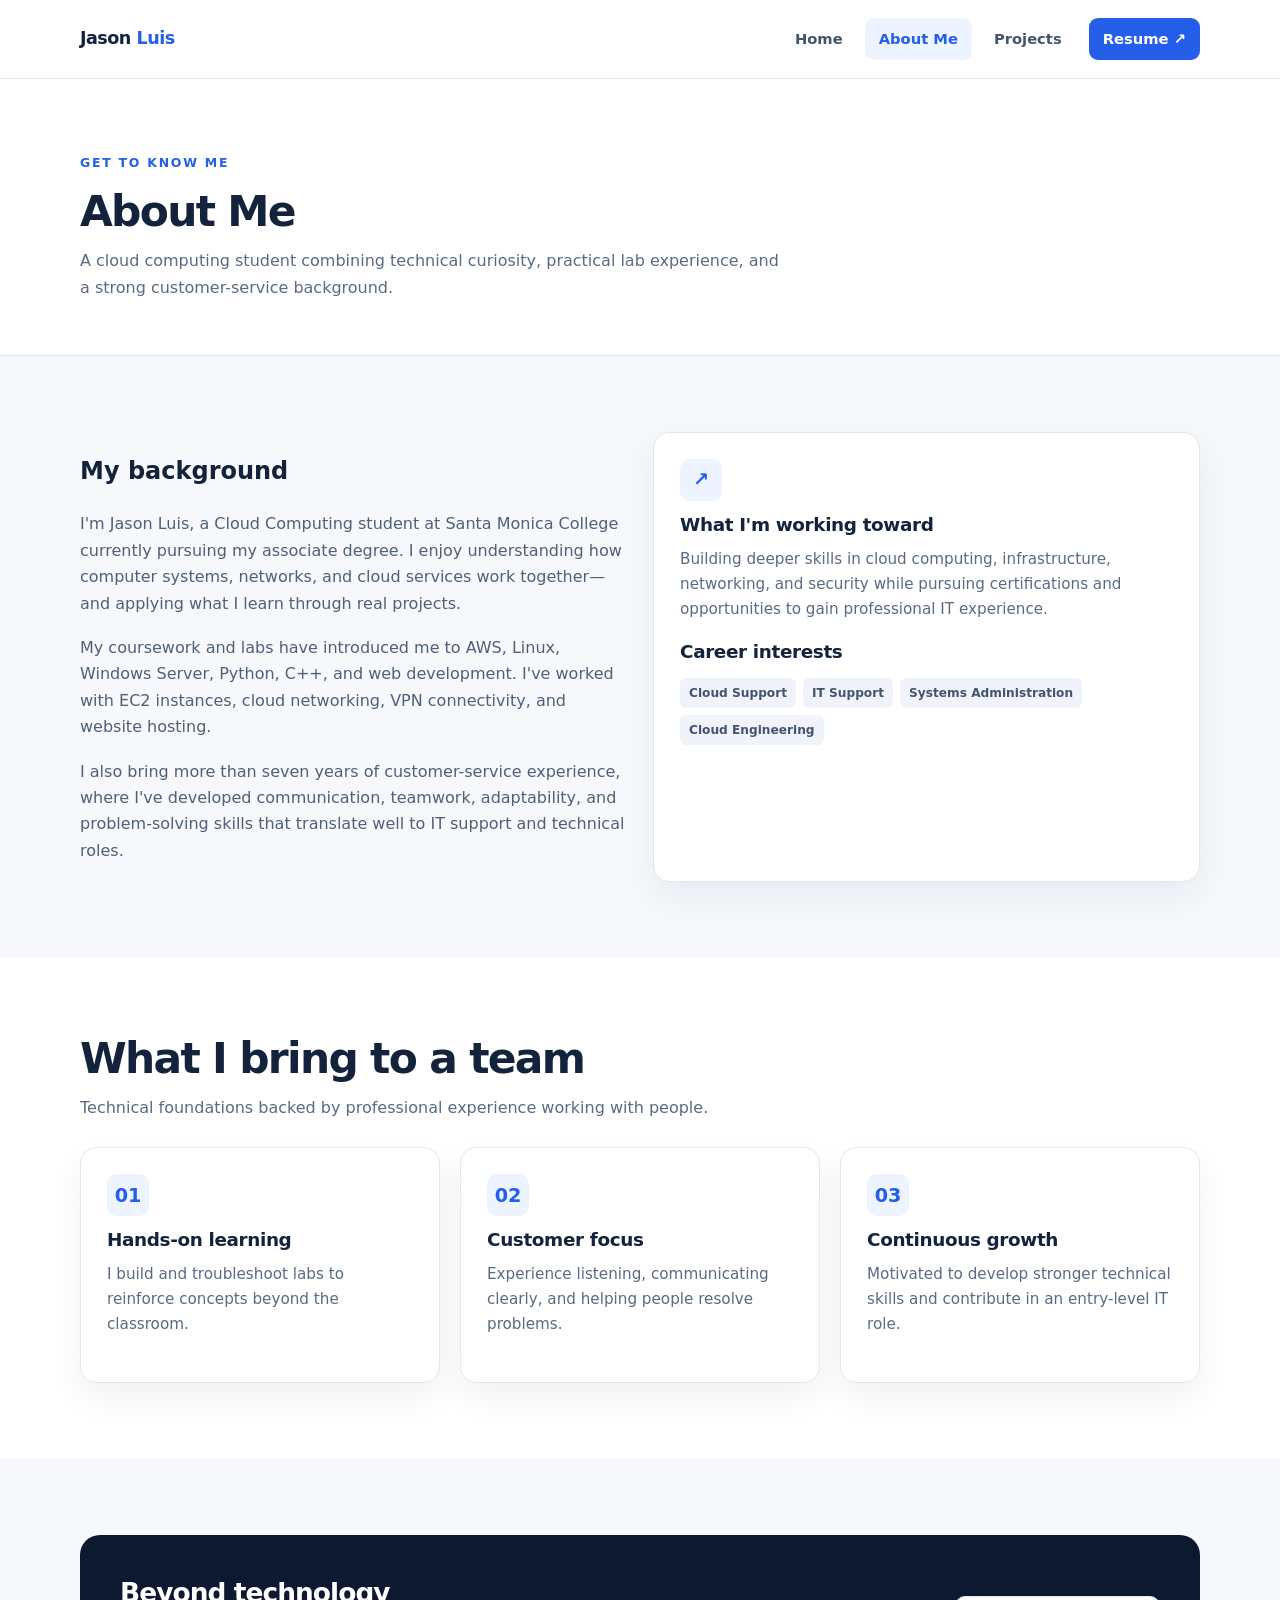
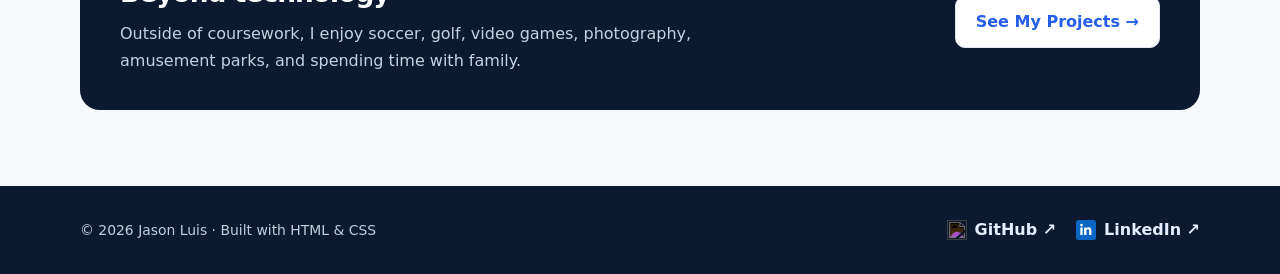
==== commit e61a235c: "Fix brand name formatting in about.html" ====
--- a/about.html
+++ b/about.html
@@ -39,7 +39,7 @@
     <div class="container header-inner">
 
       <a class="brand" href="index.html">
-        Jason <span>Luis.</span>
+        Jason <span>Luis</span>
       </a>
 
       <nav class="nav" aria-label="Main navigation">
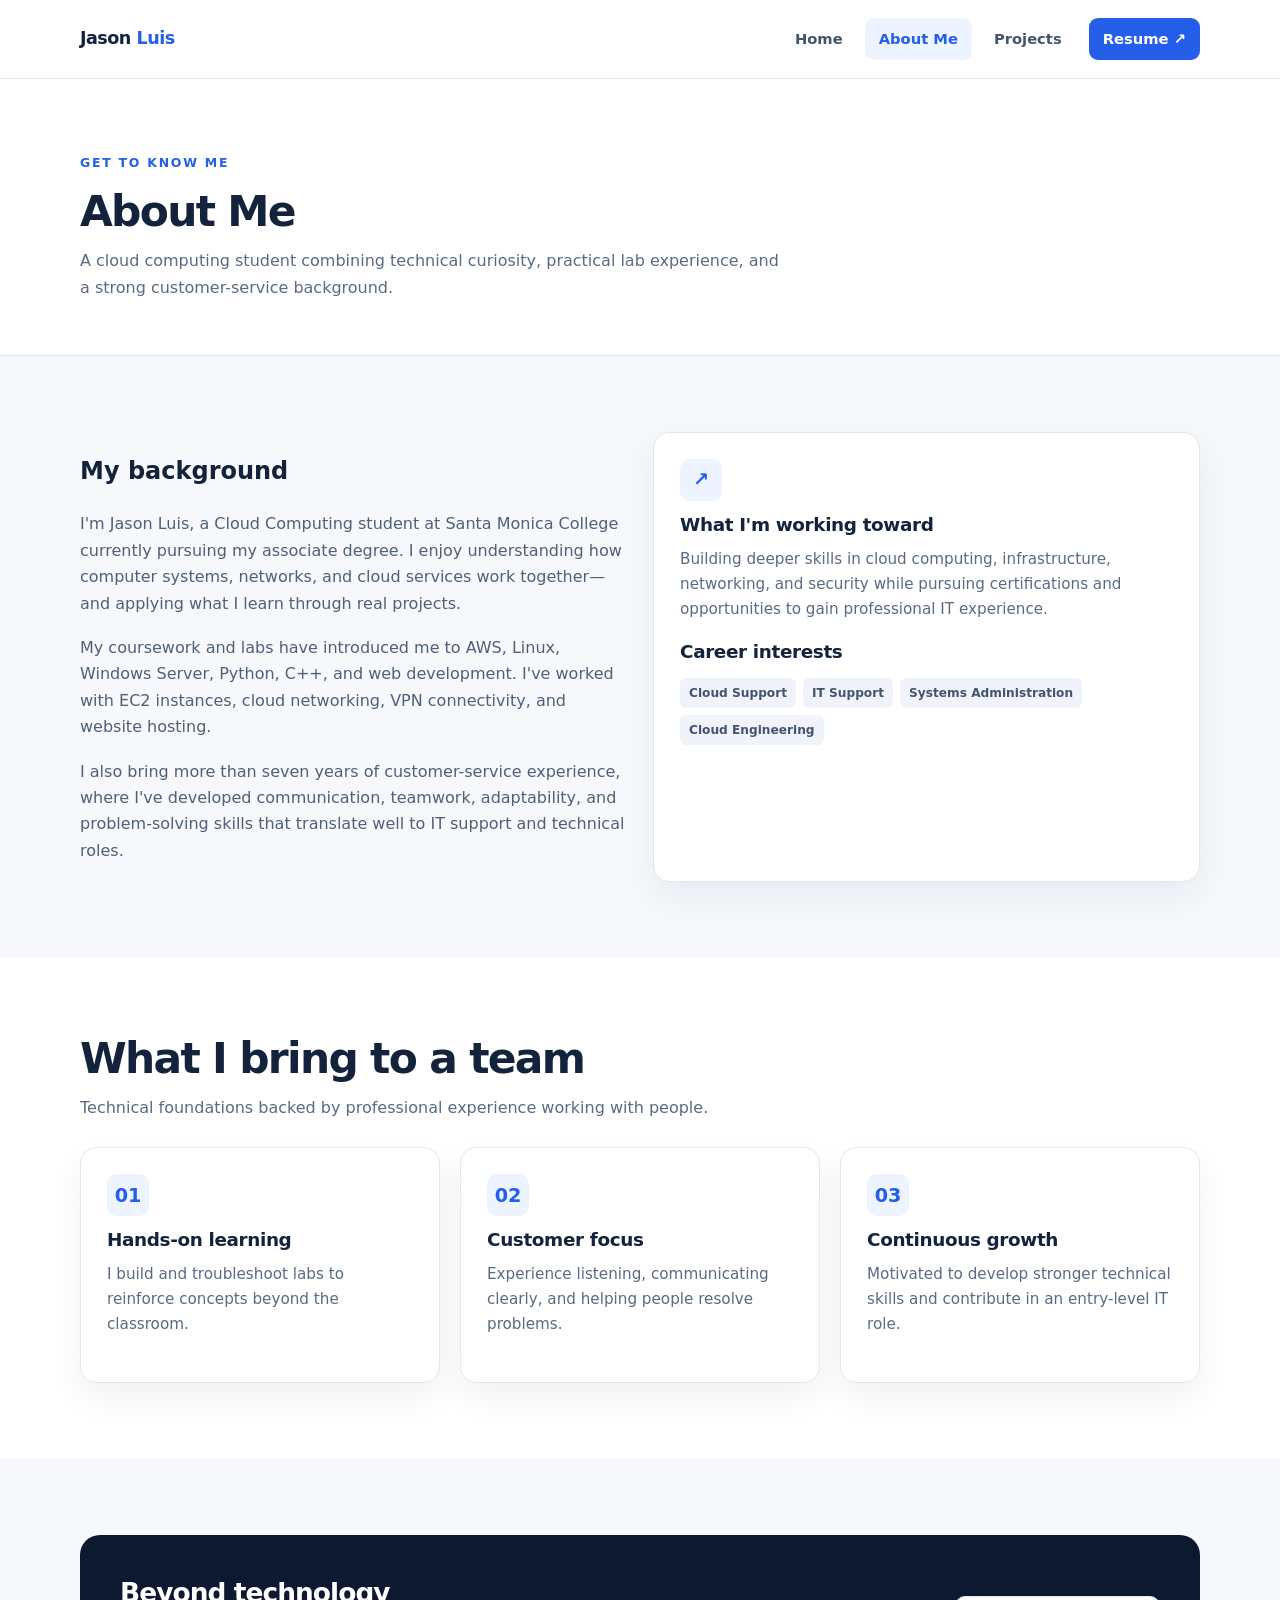
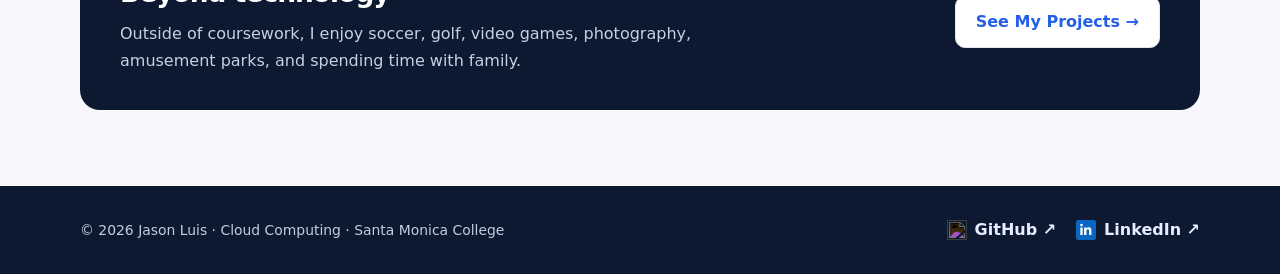
==== commit d59a7a4d: "Update about.html" ====
--- a/about.html
+++ b/about.html
@@ -300,7 +300,7 @@
 
       <span class="small">
         © <span id="year">2026</span> Jason Luis
-        · Built with HTML & CSS
+        · Cloud Computing · Santa Monica College
       </span>
 
 
